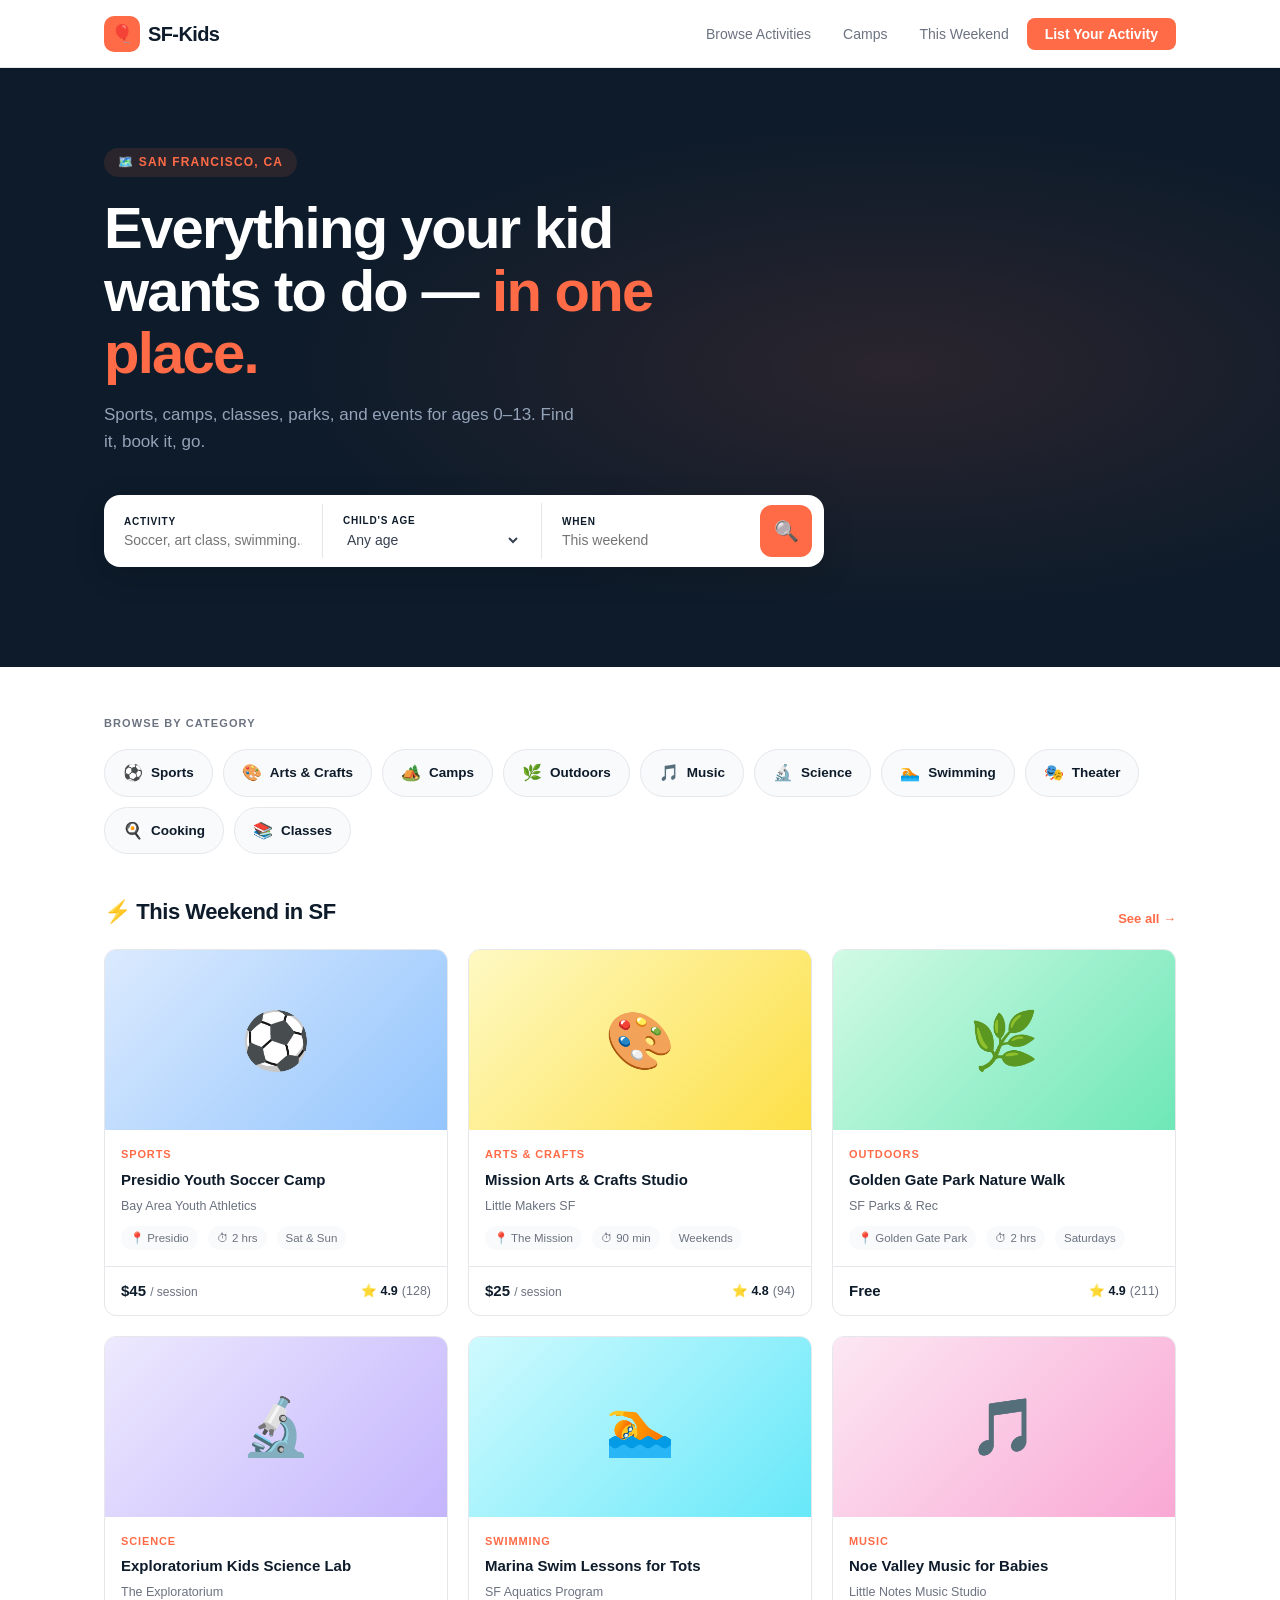
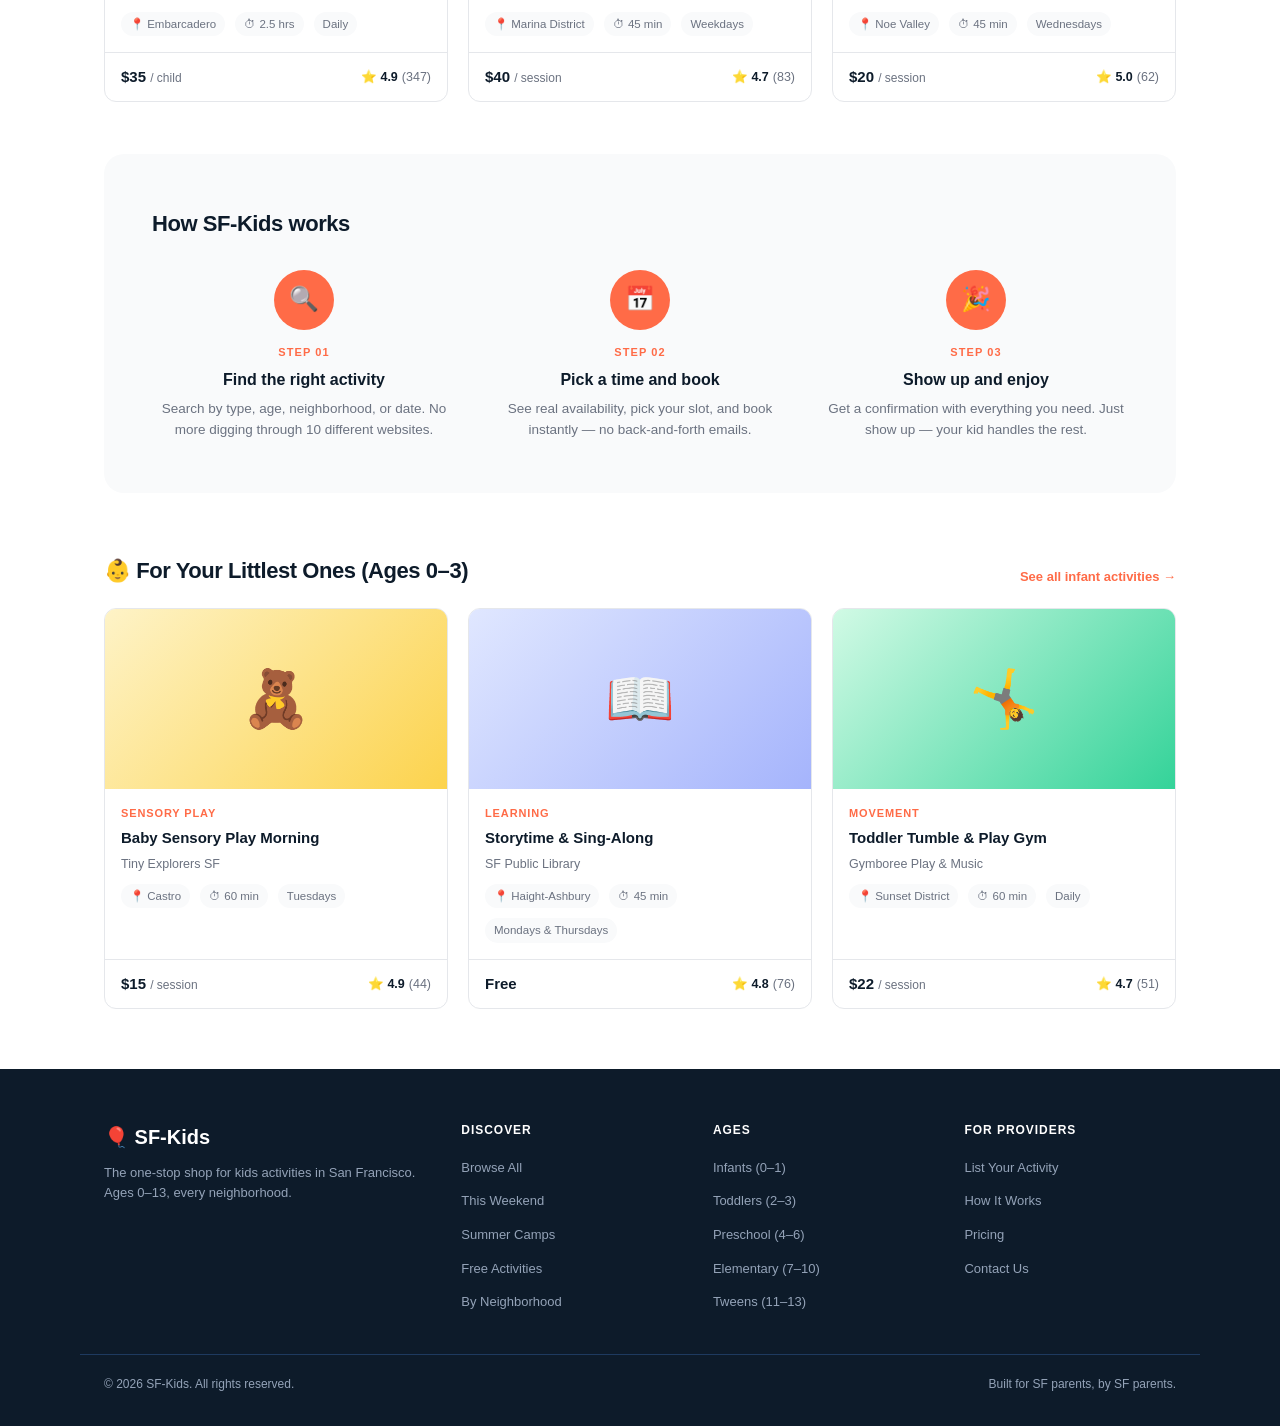
==== index.html @ 1d6fcc33 "Initial SF-Kids prototype — 7 pages, full provider listing form" ====
<!DOCTYPE html>
<html lang="en">
<head>
<meta charset="UTF-8">
<meta name="viewport" content="width=device-width, initial-scale=1.0">
<title>SF-Kids — Find & Book Kids Activities in San Francisco</title>
<meta name="description" content="The one-stop shop for kids activities in San Francisco. Sports, camps, classes, and events for ages 0–13. Book instantly.">
<link rel="stylesheet" href="styles.css">
</head>
<body>

<!-- ── Nav ──────────────────────────────────────────────────── -->
<nav class="nav">
  <div class="nav-inner">
    <a href="index.html" class="nav-logo">
      <div class="nav-logo-icon">🎈</div>
      SF-Kids
    </a>
    <ul class="nav-links">
      <li><a href="results.html">Browse Activities</a></li>
      <li><a href="#">Camps</a></li>
      <li><a href="#">This Weekend</a></li>
      <li><a href="list-your-activity.html" class="nav-cta">List Your Activity</a></li>
    </ul>
  </div>
</nav>

<!-- ── Hero ─────────────────────────────────────────────────── -->
<section class="hero">
  <div class="hero-inner">
    <div class="hero-eyebrow">🗺️ San Francisco, CA</div>
    <h1>Everything your kid<br>wants to do — <span>in one place.</span></h1>
    <p class="hero-sub">Sports, camps, classes, parks, and events for ages 0–13. Find it, book it, go.</p>

    <!-- Search bar -->
    <div class="search-bar">
      <div class="search-field">
        <span class="search-label">Activity</span>
        <input type="text" placeholder="Soccer, art class, swimming...">
      </div>
      <div class="search-field">
        <span class="search-label">Child's Age</span>
        <select>
          <option value="">Any age</option>
          <option>0–1 (Infant)</option>
          <option>2–3 (Toddler)</option>
          <option>4–6 (Preschool)</option>
          <option>7–10 (Elementary)</option>
          <option>11–13 (Tween)</option>
        </select>
      </div>
      <div class="search-field">
        <span class="search-label">When</span>
        <input type="text" placeholder="This weekend">
      </div>
      <button class="search-btn" onclick="window.location='results.html'">🔍</button>
    </div>
  </div>
</section>

<!-- ── Categories ────────────────────────────────────────────── -->
<div class="page">
  <div class="categories">
    <p class="categories-title">Browse by category</p>
    <div class="cat-chips">
      <a href="results.html" class="cat-chip"><span class="cat-chip-icon">⚽</span> Sports</a>
      <a href="results.html" class="cat-chip"><span class="cat-chip-icon">🎨</span> Arts & Crafts</a>
      <a href="results.html" class="cat-chip"><span class="cat-chip-icon">🏕️</span> Camps</a>
      <a href="results.html" class="cat-chip"><span class="cat-chip-icon">🌿</span> Outdoors</a>
      <a href="results.html" class="cat-chip"><span class="cat-chip-icon">🎵</span> Music</a>
      <a href="results.html" class="cat-chip"><span class="cat-chip-icon">🔬</span> Science</a>
      <a href="results.html" class="cat-chip"><span class="cat-chip-icon">🏊</span> Swimming</a>
      <a href="results.html" class="cat-chip"><span class="cat-chip-icon">🎭</span> Theater</a>
      <a href="results.html" class="cat-chip"><span class="cat-chip-icon">🍳</span> Cooking</a>
      <a href="results.html" class="cat-chip"><span class="cat-chip-icon">📚</span> Classes</a>
    </div>
  </div>

  <!-- This Weekend -->
  <div class="section-head">
    <h2>⚡ This Weekend in SF</h2>
    <a href="results.html">See all →</a>
  </div>

  <div class="cards-grid">
    <!-- Card 1 -->
    <a href="activity.html" class="card">
      <div class="card-img" style="background: linear-gradient(135deg,#DBEAFE,#93C5FD); font-size:56px;">⚽</div>
      <div class="card-img-badge">Ages 6–12</div>
      <div class="card-img-save">🤍</div>
      <div class="card-body">
        <span class="card-cat">Sports</span>
        <span class="card-title">Presidio Youth Soccer Camp</span>
        <span class="card-provider">Bay Area Youth Athletics</span>
        <div class="card-meta">
          <span class="card-tag">📍 Presidio</span>
          <span class="card-tag">⏱ 2 hrs</span>
          <span class="card-tag">Sat & Sun</span>
        </div>
      </div>
      <div class="card-footer">
        <div class="card-price">$45 <span>/ session</span></div>
        <div class="card-rating">⭐ 4.9 <span style="color:var(--muted);font-weight:400;">(128)</span></div>
      </div>
    </a>

    <!-- Card 2 -->
    <a href="activity.html" class="card">
      <div class="card-img" style="background: linear-gradient(135deg,#FEF9C3,#FDE047); font-size:56px;">🎨</div>
      <div class="card-img-badge">Ages 3–8</div>
      <div class="card-img-save">🤍</div>
      <div class="card-body">
        <span class="card-cat">Arts & Crafts</span>
        <span class="card-title">Mission Arts & Crafts Studio</span>
        <span class="card-provider">Little Makers SF</span>
        <div class="card-meta">
          <span class="card-tag">📍 The Mission</span>
          <span class="card-tag">⏱ 90 min</span>
          <span class="card-tag">Weekends</span>
        </div>
      </div>
      <div class="card-footer">
        <div class="card-price">$25 <span>/ session</span></div>
        <div class="card-rating">⭐ 4.8 <span style="color:var(--muted);font-weight:400;">(94)</span></div>
      </div>
    </a>

    <!-- Card 3 -->
    <a href="activity.html" class="card">
      <div class="card-img" style="background: linear-gradient(135deg,#D1FAE5,#6EE7B7); font-size:56px;">🌿</div>
      <div class="card-img-badge">Ages 4–10</div>
      <div class="card-img-save">❤️</div>
      <div class="card-body">
        <span class="card-cat">Outdoors</span>
        <span class="card-title">Golden Gate Park Nature Walk</span>
        <span class="card-provider">SF Parks & Rec</span>
        <div class="card-meta">
          <span class="card-tag">📍 Golden Gate Park</span>
          <span class="card-tag">⏱ 2 hrs</span>
          <span class="card-tag">Saturdays</span>
        </div>
      </div>
      <div class="card-footer">
        <div class="card-price">Free</div>
        <div class="card-rating">⭐ 4.9 <span style="color:var(--muted);font-weight:400;">(211)</span></div>
      </div>
    </a>

    <!-- Card 4 -->
    <a href="activity.html" class="card">
      <div class="card-img" style="background: linear-gradient(135deg,#EDE9FE,#C4B5FD); font-size:56px;">🔬</div>
      <div class="card-img-badge">Ages 5–13</div>
      <div class="card-img-save">🤍</div>
      <div class="card-body">
        <span class="card-cat">Science</span>
        <span class="card-title">Exploratorium Kids Science Lab</span>
        <span class="card-provider">The Exploratorium</span>
        <div class="card-meta">
          <span class="card-tag">📍 Embarcadero</span>
          <span class="card-tag">⏱ 2.5 hrs</span>
          <span class="card-tag">Daily</span>
        </div>
      </div>
      <div class="card-footer">
        <div class="card-price">$35 <span>/ child</span></div>
        <div class="card-rating">⭐ 4.9 <span style="color:var(--muted);font-weight:400;">(347)</span></div>
      </div>
    </a>

    <!-- Card 5 -->
    <a href="activity.html" class="card">
      <div class="card-img" style="background: linear-gradient(135deg,#CFFAFE,#67E8F9); font-size:56px;">🏊</div>
      <div class="card-img-badge">Ages 0–6</div>
      <div class="card-img-save">🤍</div>
      <div class="card-body">
        <span class="card-cat">Swimming</span>
        <span class="card-title">Marina Swim Lessons for Tots</span>
        <span class="card-provider">SF Aquatics Program</span>
        <div class="card-meta">
          <span class="card-tag">📍 Marina District</span>
          <span class="card-tag">⏱ 45 min</span>
          <span class="card-tag">Weekdays</span>
        </div>
      </div>
      <div class="card-footer">
        <div class="card-price">$40 <span>/ session</span></div>
        <div class="card-rating">⭐ 4.7 <span style="color:var(--muted);font-weight:400;">(83)</span></div>
      </div>
    </a>

    <!-- Card 6 -->
    <a href="activity.html" class="card">
      <div class="card-img" style="background: linear-gradient(135deg,#FCE7F3,#F9A8D4); font-size:56px;">🎵</div>
      <div class="card-img-badge">Ages 0–3</div>
      <div class="card-img-save">🤍</div>
      <div class="card-body">
        <span class="card-cat">Music</span>
        <span class="card-title">Noe Valley Music for Babies</span>
        <span class="card-provider">Little Notes Music Studio</span>
        <div class="card-meta">
          <span class="card-tag">📍 Noe Valley</span>
          <span class="card-tag">⏱ 45 min</span>
          <span class="card-tag">Wednesdays</span>
        </div>
      </div>
      <div class="card-footer">
        <div class="card-price">$20 <span>/ session</span></div>
        <div class="card-rating">⭐ 5.0 <span style="color:var(--muted);font-weight:400;">(62)</span></div>
      </div>
    </a>
  </div>

  <!-- How it works -->
  <div class="how-it-works">
    <div class="section-head">
      <h2>How SF-Kids works</h2>
    </div>
    <div class="hiw-steps">
      <div class="hiw-step">
        <div class="hiw-icon">🔍</div>
        <p class="hiw-num">Step 01</p>
        <p class="hiw-title">Find the right activity</p>
        <p class="hiw-desc">Search by type, age, neighborhood, or date. No more digging through 10 different websites.</p>
      </div>
      <div class="hiw-step">
        <div class="hiw-icon">📅</div>
        <p class="hiw-num">Step 02</p>
        <p class="hiw-title">Pick a time and book</p>
        <p class="hiw-desc">See real availability, pick your slot, and book instantly — no back-and-forth emails.</p>
      </div>
      <div class="hiw-step">
        <div class="hiw-icon">🎉</div>
        <p class="hiw-num">Step 03</p>
        <p class="hiw-title">Show up and enjoy</p>
        <p class="hiw-desc">Get a confirmation with everything you need. Just show up — your kid handles the rest.</p>
      </div>
    </div>
  </div>

  <!-- Baby & Infant section -->
  <div class="section-head" style="margin-top: 8px;">
    <h2>👶 For Your Littlest Ones (Ages 0–3)</h2>
    <a href="results.html">See all infant activities →</a>
  </div>
  <div class="cards-grid" style="margin-bottom:60px;">
    <a href="activity.html" class="card">
      <div class="card-img" style="background: linear-gradient(135deg,#FEF3C7,#FCD34D); font-size:56px;">🧸</div>
      <div class="card-img-badge">Ages 0–2</div>
      <div class="card-img-save">🤍</div>
      <div class="card-body">
        <span class="card-cat">Sensory Play</span>
        <span class="card-title">Baby Sensory Play Morning</span>
        <span class="card-provider">Tiny Explorers SF</span>
        <div class="card-meta">
          <span class="card-tag">📍 Castro</span>
          <span class="card-tag">⏱ 60 min</span>
          <span class="card-tag">Tuesdays</span>
        </div>
      </div>
      <div class="card-footer">
        <div class="card-price">$15 <span>/ session</span></div>
        <div class="card-rating">⭐ 4.9 <span style="color:var(--muted);font-weight:400;">(44)</span></div>
      </div>
    </a>
    <a href="activity.html" class="card">
      <div class="card-img" style="background: linear-gradient(135deg,#E0E7FF,#A5B4FC); font-size:56px;">📖</div>
      <div class="card-img-badge">Ages 0–3</div>
      <div class="card-img-save">🤍</div>
      <div class="card-body">
        <span class="card-cat">Learning</span>
        <span class="card-title">Storytime & Sing-Along</span>
        <span class="card-provider">SF Public Library</span>
        <div class="card-meta">
          <span class="card-tag">📍 Haight-Ashbury</span>
          <span class="card-tag">⏱ 45 min</span>
          <span class="card-tag">Mondays & Thursdays</span>
        </div>
      </div>
      <div class="card-footer">
        <div class="card-price">Free</div>
        <div class="card-rating">⭐ 4.8 <span style="color:var(--muted);font-weight:400;">(76)</span></div>
      </div>
    </a>
    <a href="activity.html" class="card">
      <div class="card-img" style="background: linear-gradient(135deg,#D1FAE5,#34D399); font-size:56px;">🤸</div>
      <div class="card-img-badge">Ages 1–3</div>
      <div class="card-img-save">🤍</div>
      <div class="card-body">
        <span class="card-cat">Movement</span>
        <span class="card-title">Toddler Tumble & Play Gym</span>
        <span class="card-provider">Gymboree Play & Music</span>
        <div class="card-meta">
          <span class="card-tag">📍 Sunset District</span>
          <span class="card-tag">⏱ 60 min</span>
          <span class="card-tag">Daily</span>
        </div>
      </div>
      <div class="card-footer">
        <div class="card-price">$22 <span>/ session</span></div>
        <div class="card-rating">⭐ 4.7 <span style="color:var(--muted);font-weight:400;">(51)</span></div>
      </div>
    </a>
  </div>
</div>

<!-- ── Footer ────────────────────────────────────────────────── -->
<footer class="footer">
  <div class="footer-inner">
    <div>
      <div class="footer-brand">🎈 SF-Kids</div>
      <p class="footer-tagline">The one-stop shop for kids activities in San Francisco. Ages 0–13, every neighborhood.</p>
    </div>
    <div>
      <p class="footer-col-title">Discover</p>
      <ul class="footer-links">
        <li><a href="results.html">Browse All</a></li>
        <li><a href="#">This Weekend</a></li>
        <li><a href="#">Summer Camps</a></li>
        <li><a href="#">Free Activities</a></li>
        <li><a href="#">By Neighborhood</a></li>
      </ul>
    </div>
    <div>
      <p class="footer-col-title">Ages</p>
      <ul class="footer-links">
        <li><a href="#">Infants (0–1)</a></li>
        <li><a href="#">Toddlers (2–3)</a></li>
        <li><a href="#">Preschool (4–6)</a></li>
        <li><a href="#">Elementary (7–10)</a></li>
        <li><a href="#">Tweens (11–13)</a></li>
      </ul>
    </div>
    <div>
      <p class="footer-col-title">For Providers</p>
      <ul class="footer-links">
        <li><a href="#">List Your Activity</a></li>
        <li><a href="#">How It Works</a></li>
        <li><a href="#">Pricing</a></li>
        <li><a href="#">Contact Us</a></li>
      </ul>
    </div>
  </div>
  <div class="footer-bottom">
    <span>© 2026 SF-Kids. All rights reserved.</span>
    <span>Built for SF parents, by SF parents.</span>
  </div>
</footer>

</body>
</html>
---- styles.css ----
/* ============================================================
   SF-Kids Design System
   OpenTable-meets-Airbnb for kids activities in San Francisco
   ============================================================ */

/* ── Tokens ─────────────────────────────────────────────────── */
:root {
  --navy:       #0D1B2A;
  --navy2:      #1B2E42;
  --coral:      #FF6B47;
  --coral-lt:   #FFF1EE;
  --coral-dk:   #E55A38;
  --teal:       #0EA5A0;
  --teal-lt:    #E6F7F7;
  --yellow:     #FFB800;
  --yellow-lt:  #FFF8E6;
  --mid:        #374151;
  --muted:      #6B7280;
  --rule:       #E5E7EB;
  --light:      #F9FAFB;
  --white:      #FFFFFF;
  --success:    #10B981;
  --radius:     12px;
  --radius-sm:  8px;
  --shadow-sm:  0 1px 3px rgba(0,0,0,0.08);
  --shadow:     0 4px 16px rgba(0,0,0,0.10);
  --shadow-lg:  0 8px 32px rgba(0,0,0,0.14);
  --nav-h:      68px;
  --max-w:      1120px;
}

/* ── Reset ───────────────────────────────────────────────────── */
*, *::before, *::after { box-sizing: border-box; margin: 0; padding: 0; }
html { scroll-behavior: smooth; }
body {
  font-family: "Inter", "Helvetica Neue", Helvetica, Arial, sans-serif;
  background: var(--white);
  color: var(--mid);
  line-height: 1.6;
  -webkit-font-smoothing: antialiased;
}
img { max-width: 100%; display: block; }
a { color: var(--coral); text-decoration: none; }
a:hover { text-decoration: underline; }
button { cursor: pointer; font-family: inherit; }

/* ── Navigation ─────────────────────────────────────────────── */
.nav {
  position: sticky; top: 0; z-index: 200;
  height: var(--nav-h);
  background: var(--white);
  border-bottom: 1px solid var(--rule);
  box-shadow: var(--shadow-sm);
  display: flex; align-items: center;
}
.nav-inner {
  max-width: var(--max-w); width: 100%;
  margin: 0 auto; padding: 0 24px;
  display: flex; align-items: center;
  justify-content: space-between; gap: 20px;
}
.nav-logo {
  display: flex; align-items: center; gap: 8px;
  font-size: 20px; font-weight: 800; color: var(--navy);
  letter-spacing: -0.03em; white-space: nowrap;
  text-decoration: none;
}
.nav-logo-icon {
  width: 36px; height: 36px;
  background: var(--coral);
  border-radius: 10px;
  display: flex; align-items: center; justify-content: center;
  font-size: 18px; line-height: 1;
}
.nav-links {
  display: flex; align-items: center; gap: 4px;
  list-style: none;
}
.nav-links a {
  font-size: 14px; font-weight: 500; color: var(--muted);
  padding: 7px 14px; border-radius: 8px;
  transition: color 0.15s, background 0.15s;
}
.nav-links a:hover { color: var(--navy); background: var(--light); text-decoration: none; }
.nav-links a.active { color: var(--coral); background: var(--coral-lt); }
.nav-cta {
  background: var(--coral); color: white !important;
  font-weight: 600 !important; border-radius: 8px;
  padding: 8px 18px !important;
}
.nav-cta:hover { background: var(--coral-dk) !important; }

/* ── Page wrapper ────────────────────────────────────────────── */
.page { max-width: var(--max-w); margin: 0 auto; padding: 0 24px; }

/* ── Buttons ─────────────────────────────────────────────────── */
.btn {
  display: inline-flex; align-items: center; gap: 8px;
  font-size: 15px; font-weight: 600;
  padding: 13px 24px; border-radius: var(--radius-sm);
  border: none; transition: all 0.15s; white-space: nowrap;
  text-decoration: none;
}
.btn:hover { text-decoration: none; transform: translateY(-1px); }
.btn-primary { background: var(--coral); color: white; }
.btn-primary:hover { background: var(--coral-dk); color: white; }
.btn-secondary { background: var(--white); color: var(--navy); border: 1.5px solid var(--rule); }
.btn-secondary:hover { border-color: var(--navy); background: var(--light); color: var(--navy); }
.btn-lg { font-size: 16px; padding: 16px 32px; border-radius: var(--radius); }
.btn-sm { font-size: 13px; padding: 8px 16px; }

/* ── Hero (landing) ──────────────────────────────────────────── */
.hero {
  background: var(--navy);
  padding: 80px 0 100px;
  position: relative; overflow: hidden;
}
.hero::before {
  content: "";
  position: absolute; inset: 0;
  background: radial-gradient(ellipse 70% 60% at 70% 50%, rgba(255,107,71,0.12) 0%, transparent 70%);
  pointer-events: none;
}
.hero-inner {
  max-width: var(--max-w); margin: 0 auto; padding: 0 24px;
  position: relative; z-index: 1;
}
.hero-eyebrow {
  display: inline-flex; align-items: center; gap: 8px;
  font-size: 12px; font-weight: 700; letter-spacing: 0.1em;
  text-transform: uppercase; color: var(--coral);
  background: rgba(255,107,71,0.12); padding: 5px 14px;
  border-radius: 20px; margin-bottom: 20px;
}
.hero h1 {
  font-size: clamp(32px, 5.5vw, 58px);
  font-weight: 800; color: var(--white);
  line-height: 1.08; letter-spacing: -0.03em;
  margin-bottom: 16px; max-width: 640px;
}
.hero h1 span { color: var(--coral); }
.hero-sub {
  font-size: 17px; color: #94A3B8;
  margin-bottom: 40px; max-width: 480px; line-height: 1.6;
}

/* ── Search bar ──────────────────────────────────────────────── */
.search-bar {
  background: var(--white);
  border-radius: 16px;
  padding: 8px 8px 8px 0;
  display: flex; align-items: center;
  box-shadow: var(--shadow-lg);
  max-width: 720px;
  gap: 0;
}
.search-field {
  display: flex; flex-direction: column;
  padding: 10px 20px; flex: 1; min-width: 0;
  border-right: 1px solid var(--rule);
}
.search-field:last-of-type { border-right: none; }
.search-label {
  font-size: 10px; font-weight: 700;
  text-transform: uppercase; letter-spacing: 0.08em;
  color: var(--navy); margin-bottom: 2px;
}
.search-field input, .search-field select {
  border: none; outline: none;
  font-size: 14px; font-weight: 500; color: var(--mid);
  background: transparent; font-family: inherit;
  width: 100%; cursor: pointer;
}
.search-field select option { color: var(--mid); }
.search-btn {
  background: var(--coral); color: white;
  border: none; border-radius: 12px;
  width: 52px; height: 52px; flex-shrink: 0;
  display: flex; align-items: center; justify-content: center;
  font-size: 20px; margin-right: 4px;
  transition: background 0.15s;
}
.search-btn:hover { background: var(--coral-dk); }

/* ── Category chips ──────────────────────────────────────────── */
.categories { padding: 48px 0 40px; }
.categories-title {
  font-size: 11px; font-weight: 700; letter-spacing: 0.1em;
  text-transform: uppercase; color: var(--muted); margin-bottom: 16px;
}
.cat-chips { display: flex; gap: 10px; flex-wrap: wrap; }
.cat-chip {
  display: inline-flex; align-items: center; gap: 8px;
  padding: 10px 18px; border-radius: 24px;
  background: var(--light); border: 1.5px solid var(--rule);
  font-size: 13.5px; font-weight: 600; color: var(--navy);
  cursor: pointer; transition: all 0.15s; white-space: nowrap;
  text-decoration: none;
}
.cat-chip:hover, .cat-chip.active {
  background: var(--coral-lt); border-color: var(--coral);
  color: var(--coral); text-decoration: none;
}
.cat-chip-icon { font-size: 16px; }

/* ── Section headings ────────────────────────────────────────── */
.section-head {
  display: flex; align-items: flex-end;
  justify-content: space-between; margin-bottom: 20px; gap: 16px;
}
.section-head h2 {
  font-size: 22px; font-weight: 800; color: var(--navy);
  letter-spacing: -0.02em;
}
.section-head a {
  font-size: 13px; font-weight: 600; color: var(--coral);
  white-space: nowrap;
}

/* ── Activity cards ──────────────────────────────────────────── */
.cards-grid {
  display: grid;
  grid-template-columns: repeat(auto-fill, minmax(280px, 1fr));
  gap: 20px; margin-bottom: 52px;
}
.card {
  background: var(--white); border-radius: var(--radius);
  border: 1px solid var(--rule); overflow: hidden;
  transition: box-shadow 0.2s, transform 0.2s;
  cursor: pointer; display: flex; flex-direction: column;
  text-decoration: none; color: inherit;
}
.card:hover {
  box-shadow: var(--shadow-lg); transform: translateY(-3px);
  text-decoration: none;
}
.card-img {
  width: 100%; height: 180px; object-fit: cover;
  background: linear-gradient(135deg, #E0E7FF 0%, #C7D2FE 100%);
  display: flex; align-items: center; justify-content: center;
  font-size: 48px; position: relative;
}
.card-img-badge {
  position: absolute; top: 12px; left: 12px;
  background: var(--white); border-radius: 6px;
  padding: 3px 9px; font-size: 11px; font-weight: 700;
  color: var(--navy); box-shadow: var(--shadow-sm);
}
.card-img-save {
  position: absolute; top: 12px; right: 12px;
  background: rgba(255,255,255,0.9); border-radius: 50%;
  width: 32px; height: 32px;
  display: flex; align-items: center; justify-content: center;
  font-size: 16px; cursor: pointer;
}
.card-body { padding: 16px; flex: 1; display: flex; flex-direction: column; gap: 6px; }
.card-cat {
  font-size: 11px; font-weight: 700; letter-spacing: 0.08em;
  text-transform: uppercase; color: var(--coral);
}
.card-title {
  font-size: 15px; font-weight: 700; color: var(--navy);
  line-height: 1.3;
}
.card-provider { font-size: 12.5px; color: var(--muted); }
.card-meta {
  display: flex; gap: 10px; flex-wrap: wrap;
  margin-top: 4px;
}
.card-tag {
  display: inline-flex; align-items: center; gap: 4px;
  font-size: 11.5px; color: var(--muted);
  background: var(--light); padding: 3px 9px;
  border-radius: 20px;
}
.card-footer {
  display: flex; align-items: center;
  justify-content: space-between;
  padding: 12px 16px; border-top: 1px solid var(--rule);
}
.card-price { font-size: 15px; font-weight: 800; color: var(--navy); }
.card-price span { font-size: 12px; font-weight: 400; color: var(--muted); }
.card-rating {
  display: flex; align-items: center; gap: 4px;
  font-size: 12.5px; font-weight: 600; color: var(--navy);
}

/* ── How it works ────────────────────────────────────────────── */
.how-it-works {
  background: var(--light); border-radius: 20px;
  padding: 52px 48px; margin: 0 0 60px;
}
.hiw-steps {
  display: grid; grid-template-columns: repeat(3, 1fr);
  gap: 32px; margin-top: 28px;
}
.hiw-step { text-align: center; }
.hiw-icon {
  width: 60px; height: 60px; border-radius: 50%;
  background: var(--coral); color: white;
  font-size: 24px;
  display: flex; align-items: center; justify-content: center;
  margin: 0 auto 14px;
}
.hiw-num {
  font-size: 11px; font-weight: 700; letter-spacing: 0.1em;
  text-transform: uppercase; color: var(--coral); margin-bottom: 6px;
}
.hiw-title { font-size: 16px; font-weight: 700; color: var(--navy); margin-bottom: 6px; }
.hiw-desc { font-size: 13.5px; color: var(--muted); line-height: 1.55; }

/* ── Filters (results page) ──────────────────────────────────── */
.filters-bar {
  background: var(--white); border-bottom: 1px solid var(--rule);
  padding: 14px 0; position: sticky; top: var(--nav-h); z-index: 100;
}
.filters-inner {
  max-width: var(--max-w); margin: 0 auto; padding: 0 24px;
  display: flex; align-items: center; gap: 8px; flex-wrap: wrap;
}
.filter-chip {
  display: inline-flex; align-items: center; gap: 6px;
  padding: 7px 14px; border-radius: 24px;
  background: var(--white); border: 1.5px solid var(--rule);
  font-size: 13px; font-weight: 500; color: var(--mid);
  cursor: pointer; transition: all 0.15s; white-space: nowrap;
}
.filter-chip:hover { border-color: var(--navy); color: var(--navy); }
.filter-chip.active { background: var(--navy); border-color: var(--navy); color: white; }
.filter-chip-arrow { font-size: 10px; }

/* ── Results layout ──────────────────────────────────────────── */
.results-layout {
  display: grid;
  grid-template-columns: 1fr 380px;
  gap: 28px; padding: 32px 0 60px;
  align-items: start;
}
.results-count {
  font-size: 13px; color: var(--muted);
  margin-bottom: 20px;
}
.results-count strong { color: var(--navy); }
.map-panel {
  position: sticky; top: calc(var(--nav-h) + 56px);
  background: var(--light); border-radius: var(--radius);
  border: 1px solid var(--rule); overflow: hidden;
  height: 520px;
  display: flex; align-items: center; justify-content: center;
  flex-direction: column; gap: 10px; color: var(--muted);
}
.map-placeholder-icon { font-size: 40px; }
.map-placeholder-text { font-size: 13px; font-weight: 600; color: var(--navy); }
.map-placeholder-sub { font-size: 12px; color: var(--muted); }

/* ── Activity detail ─────────────────────────────────────────── */
.detail-layout {
  display: grid;
  grid-template-columns: 1fr 360px;
  gap: 40px; padding: 40px 0 80px;
  align-items: start;
}
.detail-gallery {
  display: grid;
  grid-template-columns: 2fr 1fr;
  grid-template-rows: 240px 240px;
  gap: 10px; border-radius: var(--radius); overflow: hidden;
  margin-bottom: 32px;
}
.gallery-main {
  grid-row: 1 / 3;
  background: linear-gradient(135deg, #DBEAFE 0%, #BFDBFE 100%);
  display: flex; align-items: center; justify-content: center;
  font-size: 72px;
}
.gallery-sm {
  background: linear-gradient(135deg, #FEE2E2 0%, #FECACA 100%);
  display: flex; align-items: center; justify-content: center;
  font-size: 36px;
}
.gallery-sm:nth-child(3) { background: linear-gradient(135deg, #D1FAE5 0%, #A7F3D0 100%); }
.detail-badges { display: flex; gap: 10px; flex-wrap: wrap; margin-bottom: 16px; }
.badge {
  display: inline-flex; align-items: center; gap: 6px;
  padding: 6px 14px; border-radius: 20px;
  font-size: 12.5px; font-weight: 600;
}
.badge-age   { background: var(--yellow-lt); color: #92400E; }
.badge-price { background: var(--teal-lt); color: #065F46; }
.badge-time  { background: var(--coral-lt); color: #9A3412; }
.detail-title {
  font-size: 28px; font-weight: 800; color: var(--navy);
  letter-spacing: -0.02em; margin-bottom: 6px;
}
.detail-provider {
  font-size: 14px; color: var(--muted); margin-bottom: 14px;
  display: flex; align-items: center; gap: 8px;
}
.detail-rating {
  display: flex; align-items: center; gap: 6px;
  font-size: 14px; font-weight: 600; color: var(--navy);
  margin-bottom: 24px;
}
.stars { color: var(--yellow); letter-spacing: -2px; }
.detail-desc { font-size: 15px; color: var(--mid); line-height: 1.7; margin-bottom: 24px; }
.detail-list { list-style: none; padding: 0; margin-bottom: 24px; }
.detail-list li {
  padding: 8px 0 8px 24px; position: relative;
  font-size: 14px; color: var(--mid); border-bottom: 1px solid var(--rule);
}
.detail-list li:last-child { border-bottom: none; }
.detail-list li::before {
  content: "✓"; position: absolute; left: 0;
  color: var(--success); font-weight: 700;
}

/* ── Reviews ─────────────────────────────────────────────────── */
.reviews { margin-top: 32px; }
.reviews h3 { font-size: 18px; font-weight: 700; color: var(--navy); margin-bottom: 16px; }
.review-card {
  background: var(--light); border-radius: var(--radius-sm);
  padding: 16px 18px; margin-bottom: 12px;
}
.review-header {
  display: flex; align-items: center;
  justify-content: space-between; margin-bottom: 8px;
}
.reviewer { font-size: 13px; font-weight: 700; color: var(--navy); }
.review-date { font-size: 11.5px; color: var(--muted); }
.review-text { font-size: 13.5px; color: var(--mid); line-height: 1.55; }

/* ── Booking sidebar ─────────────────────────────────────────── */
.booking-card {
  background: var(--white); border: 1.5px solid var(--rule);
  border-radius: 16px; padding: 24px;
  box-shadow: var(--shadow); position: sticky;
  top: calc(var(--nav-h) + 20px);
}
.booking-card-price {
  font-size: 24px; font-weight: 800; color: var(--navy);
  margin-bottom: 20px;
}
.booking-card-price span { font-size: 14px; font-weight: 400; color: var(--muted); }
.form-group { margin-bottom: 14px; }
.form-label {
  font-size: 12px; font-weight: 700; color: var(--navy);
  text-transform: uppercase; letter-spacing: 0.06em;
  margin-bottom: 6px; display: block;
}
.form-input, .form-select {
  width: 100%; padding: 11px 14px;
  border: 1.5px solid var(--rule); border-radius: var(--radius-sm);
  font-size: 14px; font-family: inherit; color: var(--mid);
  background: var(--white); outline: none;
  transition: border-color 0.15s;
}
.form-input:focus, .form-select:focus { border-color: var(--coral); }
.time-slots { display: grid; grid-template-columns: 1fr 1fr; gap: 8px; margin-top: 6px; }
.time-slot {
  padding: 9px; border: 1.5px solid var(--rule); border-radius: 8px;
  font-size: 13px; font-weight: 600; text-align: center;
  cursor: pointer; transition: all 0.15s; color: var(--navy);
  background: var(--white);
}
.time-slot:hover { border-color: var(--coral); color: var(--coral); }
.time-slot.selected { background: var(--coral); border-color: var(--coral); color: white; }
.booking-divider { border: none; border-top: 1px solid var(--rule); margin: 16px 0; }
.booking-total { display: flex; justify-content: space-between; font-size: 14px; color: var(--muted); margin-bottom: 8px; }
.booking-total.total { font-size: 15px; font-weight: 700; color: var(--navy); }

/* ── Booking steps ───────────────────────────────────────────── */
.step-indicator {
  display: flex; align-items: center;
  justify-content: center; gap: 0;
  padding: 40px 0 32px;
}
.step {
  display: flex; align-items: center; gap: 8px;
  font-size: 13px; font-weight: 600; color: var(--muted);
}
.step.active { color: var(--navy); }
.step.done { color: var(--success); }
.step-circle {
  width: 28px; height: 28px; border-radius: 50%;
  background: var(--rule); color: var(--muted);
  font-size: 12px; font-weight: 700;
  display: flex; align-items: center; justify-content: center;
  flex-shrink: 0;
}
.step.active .step-circle { background: var(--coral); color: white; }
.step.done .step-circle { background: var(--success); color: white; }
.step-line { width: 60px; height: 2px; background: var(--rule); margin: 0 4px; }
.step-line.done { background: var(--success); }
.booking-form {
  max-width: 540px; margin: 0 auto;
  background: var(--white); border: 1px solid var(--rule);
  border-radius: 16px; padding: 32px;
  box-shadow: var(--shadow);
}
.booking-form h2 { font-size: 20px; font-weight: 800; color: var(--navy); margin-bottom: 6px; }
.booking-form .subtitle { font-size: 14px; color: var(--muted); margin-bottom: 24px; }

/* ── Confirmation ────────────────────────────────────────────── */
.confirm-wrap {
  min-height: 70vh; display: flex;
  align-items: center; justify-content: center; padding: 60px 24px;
}
.confirm-card {
  max-width: 520px; width: 100%; text-align: center;
}
.confirm-icon {
  width: 80px; height: 80px; border-radius: 50%;
  background: #D1FAE5; margin: 0 auto 24px;
  display: flex; align-items: center; justify-content: center;
  font-size: 36px;
}
.confirm-card h1 { font-size: 30px; font-weight: 800; color: var(--navy); margin-bottom: 8px; }
.confirm-card p { font-size: 15px; color: var(--muted); line-height: 1.6; margin-bottom: 8px; }
.confirm-ref {
  background: var(--light); border: 1px solid var(--rule);
  border-radius: var(--radius); padding: 20px 24px;
  margin: 24px 0; text-align: left;
}
.confirm-ref-row {
  display: flex; justify-content: space-between;
  font-size: 13.5px; padding: 6px 0;
  border-bottom: 1px solid var(--rule);
}
.confirm-ref-row:last-child { border-bottom: none; }
.confirm-ref-row span:first-child { color: var(--muted); }
.confirm-ref-row span:last-child { font-weight: 600; color: var(--navy); }
.confirm-actions { display: flex; gap: 12px; justify-content: center; flex-wrap: wrap; margin-top: 24px; }

/* ── Footer ──────────────────────────────────────────────────── */
.footer {
  background: var(--navy); color: #94A3B8;
  padding: 52px 0 32px;
}
.footer-inner {
  max-width: var(--max-w); margin: 0 auto; padding: 0 24px;
  display: grid; grid-template-columns: 1.5fr 1fr 1fr 1fr;
  gap: 40px; margin-bottom: 40px;
}
.footer-brand { font-size: 20px; font-weight: 800; color: white; margin-bottom: 10px; }
.footer-tagline { font-size: 13px; line-height: 1.55; }
.footer-col-title { font-size: 12px; font-weight: 700; letter-spacing: 0.08em; text-transform: uppercase; color: white; margin-bottom: 14px; }
.footer-links { list-style: none; display: flex; flex-direction: column; gap: 8px; }
.footer-links a { font-size: 13px; color: #94A3B8; }
.footer-links a:hover { color: white; text-decoration: none; }
.footer-bottom {
  max-width: var(--max-w); margin: 0 auto; padding: 20px 24px 0;
  border-top: 1px solid #1E3A5F;
  display: flex; justify-content: space-between; align-items: center;
  font-size: 12px; flex-wrap: wrap; gap: 10px;
}

/* ── Responsive ──────────────────────────────────────────────── */
@media (max-width: 768px) {
  .nav-links { display: none; }
  .search-bar { flex-direction: column; padding: 12px; gap: 8px; border-radius: 16px; }
  .search-field { border-right: none; border-bottom: 1px solid var(--rule); padding: 8px 12px; }
  .search-field:last-of-type { border-bottom: none; }
  .search-btn { width: 100%; height: 48px; border-radius: 10px; margin: 4px 0 0; }
  .hiw-steps { grid-template-columns: 1fr; }
  .results-layout { grid-template-columns: 1fr; }
  .map-panel { display: none; }
  .detail-layout { grid-template-columns: 1fr; }
  .detail-gallery { grid-template-columns: 1fr; grid-template-rows: 220px; }
  .gallery-main { grid-row: auto; }
  .gallery-sm { display: none; }
  .footer-inner { grid-template-columns: 1fr 1fr; }
  .booking-form { padding: 20px; }
}
@media (max-width: 480px) {
  .cards-grid { grid-template-columns: 1fr; }
  .footer-inner { grid-template-columns: 1fr; }
  .hero h1 { font-size: 30px; }
}
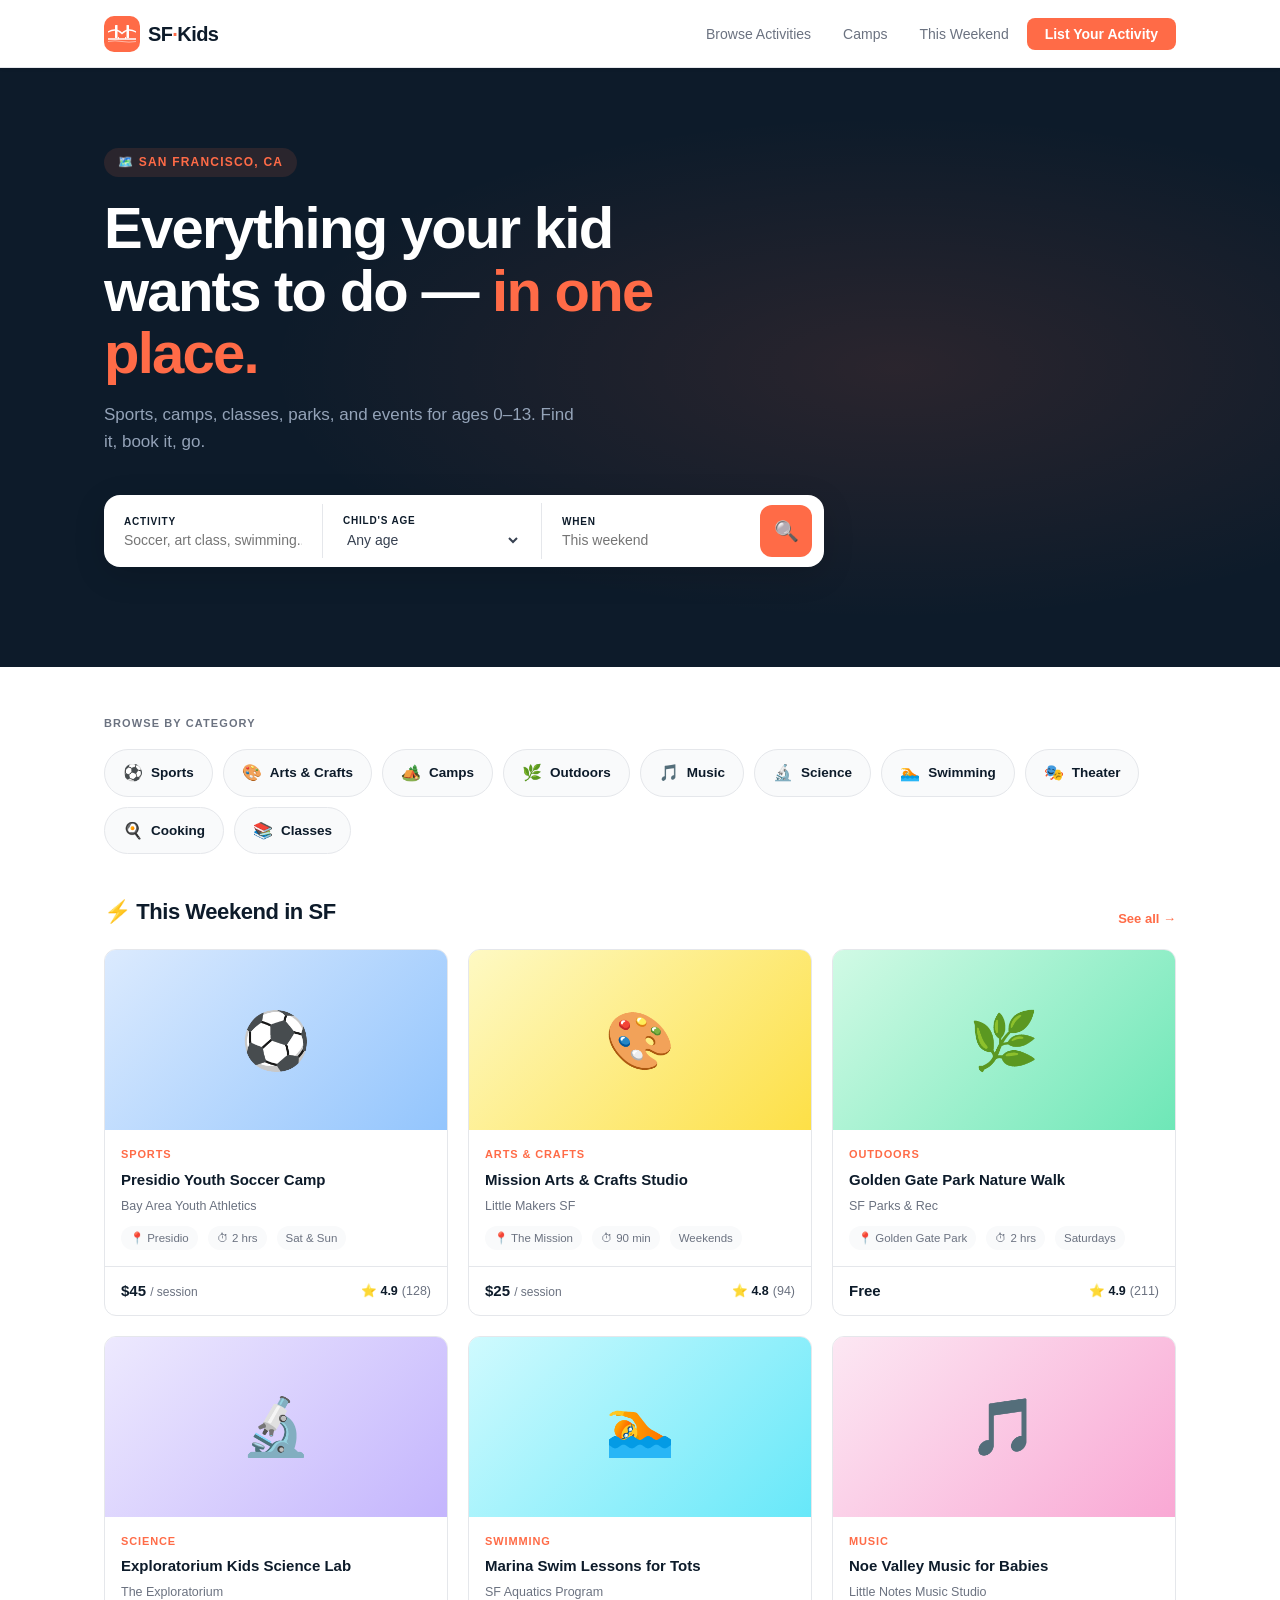
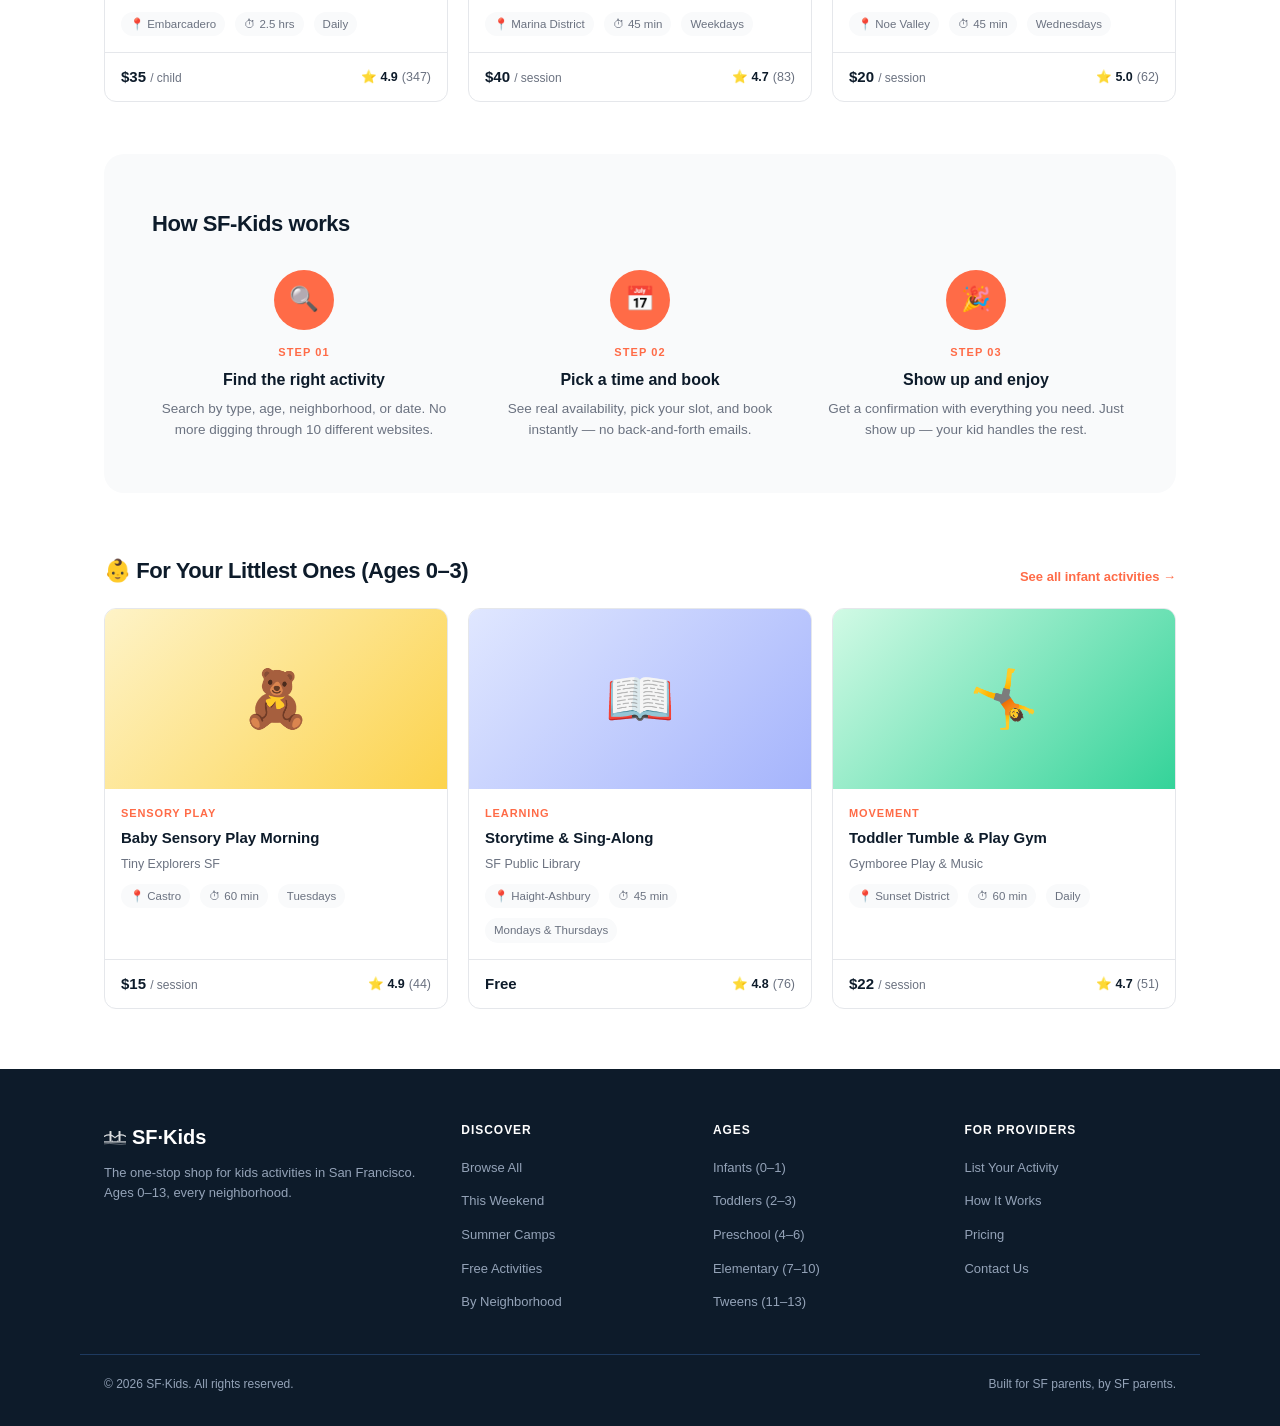
==== commit a5c33f75: "Replace balloon logo with Golden Gate Bridge SVG icon across all pages - Nav logo: inline SVG bridge" ====
--- a/index.html
+++ b/index.html
@@ -13,13 +13,30 @@
 <nav class="nav">
   <div class="nav-inner">
     <a href="index.html" class="nav-logo">
-      <div class="nav-logo-icon">🎈</div>
-      SF-Kids
+      <div class="nav-logo-icon">
+        <svg width="28" height="20" viewBox="0 0 28 20" fill="none" xmlns="http://www.w3.org/2000/svg">
+          <!-- Left tower -->
+          <rect x="7" y="1" width="2.5" height="13" rx="0.5" fill="white"/>
+          <!-- Right tower -->
+          <rect x="18.5" y="1" width="2.5" height="13" rx="0.5" fill="white"/>
+          <!-- Main suspension cable -->
+          <path d="M0 8 Q8 3.5 14 9.5 Q20 3.5 28 8" stroke="white" stroke-width="1.4" fill="none" stroke-linecap="round"/>
+          <!-- Suspender cables -->
+          <line x1="10.5" y1="13" x2="10.5" y2="15" stroke="white" stroke-width="0.9"/>
+          <line x1="14" y1="15" x2="14" y2="15" stroke="white" stroke-width="0.9"/>
+          <line x1="17.5" y1="13" x2="17.5" y2="15" stroke="white" stroke-width="0.9"/>
+          <!-- Deck / road -->
+          <line x1="0" y1="15" x2="28" y2="15" stroke="white" stroke-width="1.5"/>
+          <!-- Water -->
+          <path d="M0 17.5 Q7 16.2 14 17.5 Q21 18.8 28 17.5" stroke="white" stroke-width="1" fill="none" opacity="0.5"/>
+        </svg>
+      </div>
+      <span>SF<span style="color:var(--coral);font-weight:900;">·</span>Kids</span>
     </a>
     <ul class="nav-links">
       <li><a href="results.html">Browse Activities</a></li>
-      <li><a href="#">Camps</a></li>
-      <li><a href="#">This Weekend</a></li>
+      <li><a href="results.html?filter=camps">Camps</a></li>
+      <li><a href="results.html?filter=weekend">This Weekend</a></li>
       <li><a href="list-your-activity.html" class="nav-cta">List Your Activity</a></li>
     </ul>
   </div>
@@ -79,12 +96,12 @@
   <!-- This Weekend -->
   <div class="section-head">
     <h2>⚡ This Weekend in SF</h2>
-    <a href="results.html">See all →</a>
+    <a href="results.html?filter=weekend">See all →</a>
   </div>
 
   <div class="cards-grid">
     <!-- Card 1 -->
-    <a href="activity.html" class="card">
+    <a href="activity.html?id=soccer" class="card">
       <div class="card-img" style="background: linear-gradient(135deg,#DBEAFE,#93C5FD); font-size:56px;">⚽</div>
       <div class="card-img-badge">Ages 6–12</div>
       <div class="card-img-save">🤍</div>
@@ -105,7 +122,7 @@
     </a>
 
     <!-- Card 2 -->
-    <a href="activity.html" class="card">
+    <a href="activity.html?id=arts-crafts" class="card">
       <div class="card-img" style="background: linear-gradient(135deg,#FEF9C3,#FDE047); font-size:56px;">🎨</div>
       <div class="card-img-badge">Ages 3–8</div>
       <div class="card-img-save">🤍</div>
@@ -126,7 +143,7 @@
     </a>
 
     <!-- Card 3 -->
-    <a href="activity.html" class="card">
+    <a href="activity.html?id=nature-walk" class="card">
       <div class="card-img" style="background: linear-gradient(135deg,#D1FAE5,#6EE7B7); font-size:56px;">🌿</div>
       <div class="card-img-badge">Ages 4–10</div>
       <div class="card-img-save">❤️</div>
@@ -147,7 +164,7 @@
     </a>
 
     <!-- Card 4 -->
-    <a href="activity.html" class="card">
+    <a href="activity.html?id=science-lab" class="card">
       <div class="card-img" style="background: linear-gradient(135deg,#EDE9FE,#C4B5FD); font-size:56px;">🔬</div>
       <div class="card-img-badge">Ages 5–13</div>
       <div class="card-img-save">🤍</div>
@@ -168,7 +185,7 @@
     </a>
 
     <!-- Card 5 -->
-    <a href="activity.html" class="card">
+    <a href="activity.html?id=swim-tots" class="card">
       <div class="card-img" style="background: linear-gradient(135deg,#CFFAFE,#67E8F9); font-size:56px;">🏊</div>
       <div class="card-img-badge">Ages 0–6</div>
       <div class="card-img-save">🤍</div>
@@ -189,7 +206,7 @@
     </a>
 
     <!-- Card 6 -->
-    <a href="activity.html" class="card">
+    <a href="activity.html?id=music-babies" class="card">
       <div class="card-img" style="background: linear-gradient(135deg,#FCE7F3,#F9A8D4); font-size:56px;">🎵</div>
       <div class="card-img-badge">Ages 0–3</div>
       <div class="card-img-save">🤍</div>
@@ -243,7 +260,7 @@
     <a href="results.html">See all infant activities →</a>
   </div>
   <div class="cards-grid" style="margin-bottom:60px;">
-    <a href="activity.html" class="card">
+    <a href="activity.html?id=sensory-play" class="card">
       <div class="card-img" style="background: linear-gradient(135deg,#FEF3C7,#FCD34D); font-size:56px;">🧸</div>
       <div class="card-img-badge">Ages 0–2</div>
       <div class="card-img-save">🤍</div>
@@ -262,7 +279,7 @@
         <div class="card-rating">⭐ 4.9 <span style="color:var(--muted);font-weight:400;">(44)</span></div>
       </div>
     </a>
-    <a href="activity.html" class="card">
+    <a href="activity.html?id=music-babies" class="card">
       <div class="card-img" style="background: linear-gradient(135deg,#E0E7FF,#A5B4FC); font-size:56px;">📖</div>
       <div class="card-img-badge">Ages 0–3</div>
       <div class="card-img-save">🤍</div>
@@ -281,7 +298,7 @@
         <div class="card-rating">⭐ 4.8 <span style="color:var(--muted);font-weight:400;">(76)</span></div>
       </div>
     </a>
-    <a href="activity.html" class="card">
+    <a href="activity.html?id=gym" class="card">
       <div class="card-img" style="background: linear-gradient(135deg,#D1FAE5,#34D399); font-size:56px;">🤸</div>
       <div class="card-img-badge">Ages 1–3</div>
       <div class="card-img-save">🤍</div>
@@ -307,15 +324,25 @@
 <footer class="footer">
   <div class="footer-inner">
     <div>
-      <div class="footer-brand">🎈 SF-Kids</div>
+      <div class="footer-brand">
+        <svg width="22" height="16" viewBox="0 0 28 20" fill="none" xmlns="http://www.w3.org/2000/svg" style="vertical-align:middle;margin-right:6px;opacity:0.85;">
+          <rect x="7" y="1" width="2.5" height="13" rx="0.5" fill="white"/>
+          <rect x="18.5" y="1" width="2.5" height="13" rx="0.5" fill="white"/>
+          <path d="M0 8 Q8 3.5 14 9.5 Q20 3.5 28 8" stroke="white" stroke-width="1.4" fill="none" stroke-linecap="round"/>
+          <line x1="10.5" y1="13" x2="10.5" y2="15" stroke="white" stroke-width="0.9"/>
+          <line x1="17.5" y1="13" x2="17.5" y2="15" stroke="white" stroke-width="0.9"/>
+          <line x1="0" y1="15" x2="28" y2="15" stroke="white" stroke-width="1.5"/>
+          <path d="M0 17.5 Q7 16.2 14 17.5 Q21 18.8 28 17.5" stroke="white" stroke-width="1" fill="none" opacity="0.5"/>
+        </svg>SF·Kids
+      </div>
       <p class="footer-tagline">The one-stop shop for kids activities in San Francisco. Ages 0–13, every neighborhood.</p>
     </div>
     <div>
       <p class="footer-col-title">Discover</p>
       <ul class="footer-links">
         <li><a href="results.html">Browse All</a></li>
-        <li><a href="#">This Weekend</a></li>
-        <li><a href="#">Summer Camps</a></li>
+        <li><a href="results.html?filter=weekend">This Weekend</a></li>
+        <li><a href="results.html?filter=camps">Summer Camps</a></li>
         <li><a href="#">Free Activities</a></li>
         <li><a href="#">By Neighborhood</a></li>
       </ul>
@@ -341,7 +368,7 @@
     </div>
   </div>
   <div class="footer-bottom">
-    <span>© 2026 SF-Kids. All rights reserved.</span>
+    <span>© 2026 SF·Kids. All rights reserved.</span>
     <span>Built for SF parents, by SF parents.</span>
   </div>
 </footer>
--- a/styles.css
+++ b/styles.css
@@ -343,15 +343,33 @@
 .results-count strong { color: var(--navy); }
 .map-panel {
   position: sticky; top: calc(var(--nav-h) + 56px);
-  background: var(--light); border-radius: var(--radius);
-  border: 1px solid var(--rule); overflow: hidden;
-  height: 520px;
-  display: flex; align-items: center; justify-content: center;
-  flex-direction: column; gap: 10px; color: var(--muted);
-}
-.map-placeholder-icon { font-size: 40px; }
-.map-placeholder-text { font-size: 13px; font-weight: 600; color: var(--navy); }
-.map-placeholder-sub { font-size: 12px; color: var(--muted); }
+  border-radius: var(--radius); border: 1px solid var(--rule);
+  overflow: visible; height: 520px;
+}
+/* Inner map tile area clips to border-radius without blocking popups */
+#sf-map { width: 100%; height: 100%; border-radius: var(--radius); overflow: hidden; }
+#sf-map { width: 100%; height: 100%; }
+.map-location-btn {
+  position: absolute; bottom: 16px; right: 16px; z-index: 1000;
+  background: var(--coral); color: #fff; border: none; border-radius: 8px;
+  padding: 8px 14px; font-size: 13px; font-weight: 700;
+  font-family: inherit; cursor: pointer; box-shadow: 0 2px 8px rgba(0,0,0,0.18);
+  display: flex; align-items: center; gap: 6px;
+}
+.map-location-btn:hover { background: #e55a38; }
+
+/* Featured card */
+.card-featured-badge {
+  position: absolute; top: 10px; left: 10px; z-index: 2;
+  background: #F59E0B; color: #fff;
+  font-size: 10.5px; font-weight: 800; letter-spacing: 0.4px;
+  padding: 3px 9px; border-radius: 20px;
+  text-transform: uppercase;
+}
+.card[data-featured="true"] {
+  border: 2px solid #F59E0B;
+  box-shadow: 0 0 0 3px rgba(245,158,11,0.12);
+}
 
 /* ── Activity detail ─────────────────────────────────────────── */
 .detail-layout {
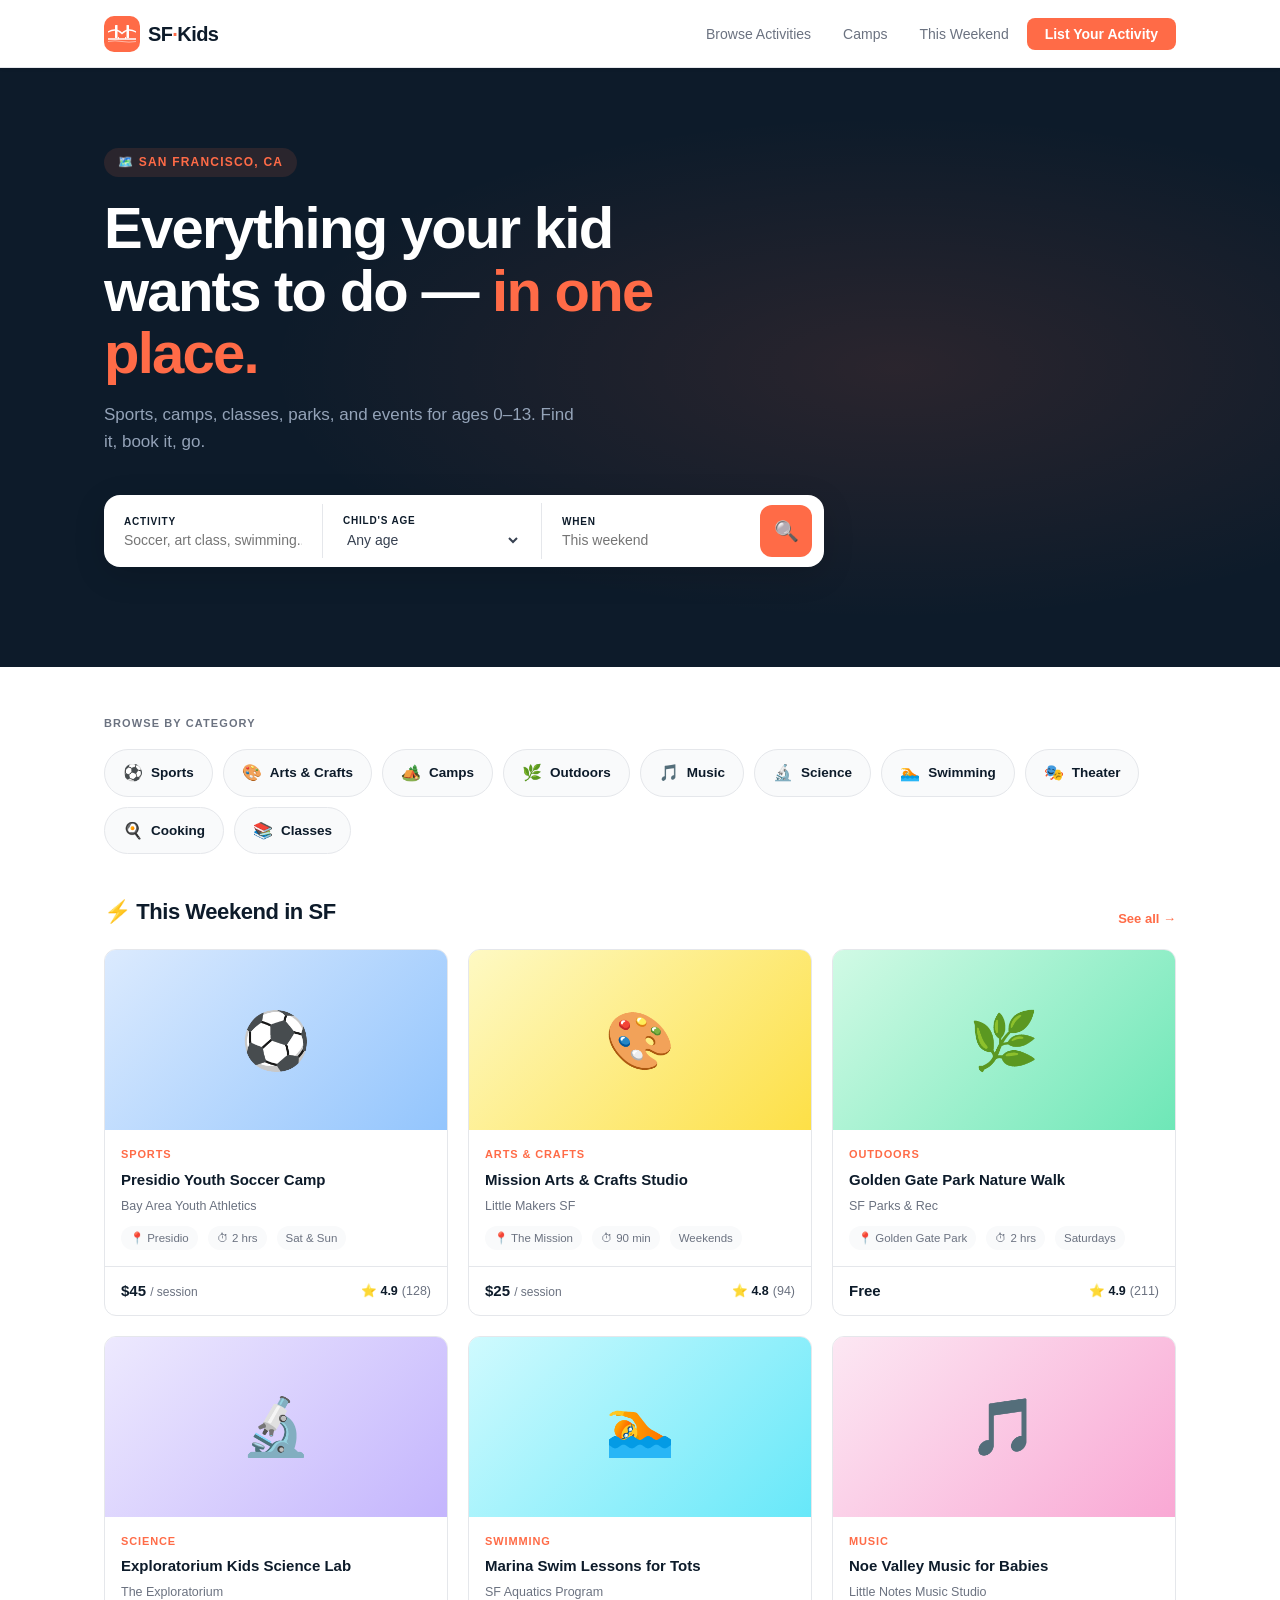
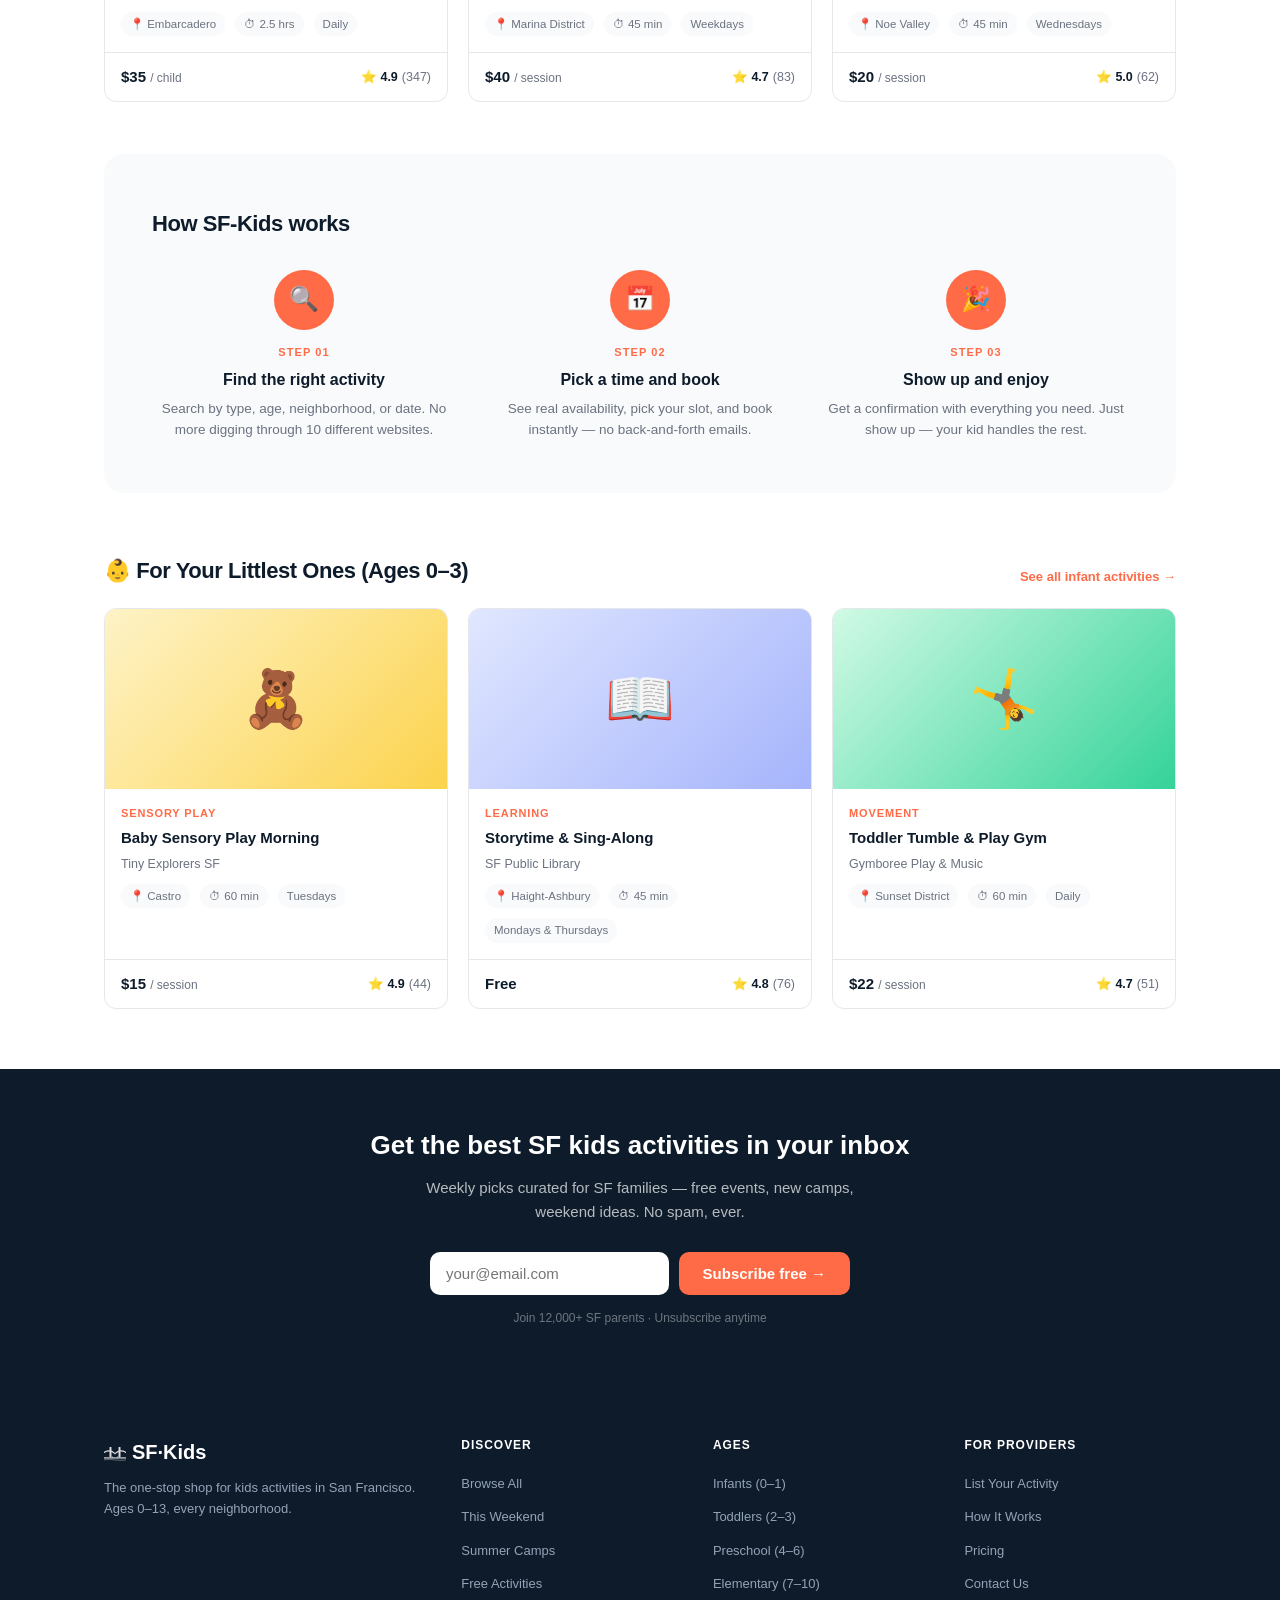
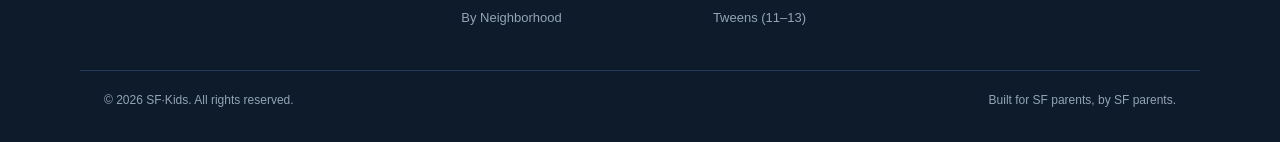
==== commit 33b25a48: "Add paid provider flow, dashboard, and email subscribe - list-your-activity.html: full pricing page " ====
--- a/index.html
+++ b/index.html
@@ -320,6 +320,26 @@
   </div>
 </div>
 
+<!-- ── Email Subscribe ───────────────────────────────────────── -->
+<div style="background:var(--navy);padding:56px 24px;text-align:center;">
+  <h2 style="font-size:26px;font-weight:800;color:#fff;margin-bottom:10px;">Get the best SF kids activities in your inbox</h2>
+  <p style="font-size:15px;color:rgba(255,255,255,.7);max-width:460px;margin:0 auto 28px;line-height:1.6;">Weekly picks curated for SF families — free events, new camps, weekend ideas. No spam, ever.</p>
+  <form action="https://formsubmit.co/brandonbreon@gmail.com" method="POST"
+        onsubmit="this.querySelector('.sub-btn').textContent='✓ You\'re in!'"
+        style="display:flex;gap:10px;max-width:420px;margin:0 auto;flex-wrap:wrap;justify-content:center;">
+    <input type="hidden" name="_subject" value="New SF-Kids Newsletter Subscriber">
+    <input type="hidden" name="_captcha" value="false">
+    <input type="hidden" name="_next" value="https://sf-kids.com">
+    <input type="email" name="email" required placeholder="your@email.com"
+      style="flex:1;min-width:220px;padding:13px 16px;border-radius:10px;border:none;font-size:15px;font-family:inherit;color:var(--navy);">
+    <button type="submit" class="sub-btn"
+      style="padding:13px 24px;background:var(--coral);color:#fff;border:none;border-radius:10px;font-size:15px;font-weight:700;cursor:pointer;font-family:inherit;white-space:nowrap;">
+      Subscribe free →
+    </button>
+  </form>
+  <p style="font-size:12px;color:rgba(255,255,255,.4);margin-top:14px;">Join 12,000+ SF parents · Unsubscribe anytime</p>
+</div>
+
 <!-- ── Footer ────────────────────────────────────────────────── -->
 <footer class="footer">
   <div class="footer-inner">
